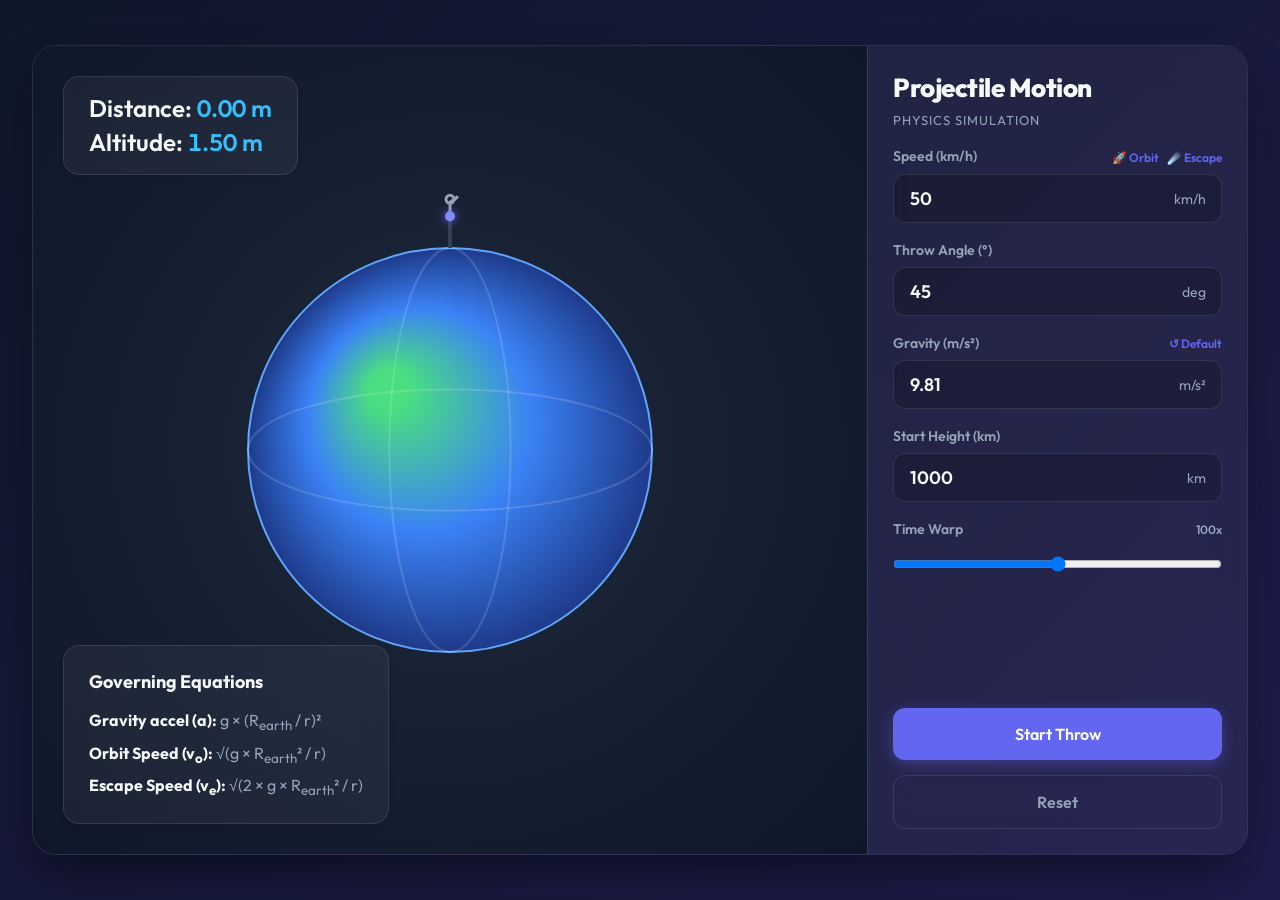
==== gravity/index.html @ 9aa772e4 "gravatation animation" ====
<!DOCTYPE html>
<html lang="en">
<head>
    <meta charset="UTF-8">
    <meta name="viewport" content="width=device-width, initial-scale=1.0">
    <title>Gravity Projectile Simulator</title>
    <link href="https://fonts.googleapis.com/css2?family=Outfit:wght@300;400;600;800&display=swap" rel="stylesheet">
    <link rel="stylesheet" href="style.css">
</head>
<body>
    <div class="app-container">
        <!-- Main Simulation Canvas -->
        <div class="simulation-area">
            <canvas id="simCanvas"></canvas>
            <div class="distance-readout">
                Distance: <span id="distanceValue">0.00 m</span>
                <br>
                Altitude: <span id="heightValue">1.50 m</span>
            </div>

            <div class="equations-panel">
                <div style="font-weight:700; color:var(--text-primary); margin-bottom: 8px; font-size: 18px;">Governing Equations</div>
                <div><strong>Gravity accel (a):</strong> g &times; (R<sub>earth</sub> / r)&sup2;</div>
                <div><strong>Orbit Speed (v<sub>o</sub>):</strong> &radic;(g &times; R<sub>earth</sub>&sup2; / r)</div>
                <div><strong>Escape Speed (v<sub>e</sub>):</strong> &radic;(2 &times; g &times; R<sub>earth</sub>&sup2; / r)</div>
            </div>

            <!-- Alert for out-of-bounds -->
            <div id="outOfBoundsAlert" class="alert hidden">
                Ball escaped gravity/bounds! Reset to continue.
            </div>
        </div>

        <!-- Control Panel (Glassmorphism) -->
        <div class="control-panel">
            <h1>Projectile Motion</h1>
            <p class="subtitle">Physics Simulation</p>
            
            <div class="control-group">
                <div style="display: flex; justify-content: space-between; align-items: center;">
                    <label for="speedInput">Speed (km/h)</label>
                    <div>
                        <button id="orbitSpeedBtn" style="background:none; border:none; color:var(--accent-color); cursor:pointer; font-size:12px; font-family:inherit; font-weight:600; padding:0 5px;">🚀 Orbit</button>
                        <button id="escapeSpeedBtn" style="background:none; border:none; color:var(--accent-color); cursor:pointer; font-size:12px; font-family:inherit; font-weight:600; padding:0;">☄️ Escape</button>
                    </div>
                </div>
                <div class="input-wrapper">
                    <input type="number" id="speedInput" value="50" min="1" step="1">
                    <span class="unit">km/h</span>
                </div>
            </div>

            <div class="control-group">
                <label for="angleInput">Throw Angle (°)</label>
                <div class="input-wrapper">
                    <input type="number" id="angleInput" value="45" min="0" max="90" step="1">
                    <span class="unit">deg</span>
                </div>
            </div>

            <div class="control-group">
                <div style="display: flex; justify-content: space-between; align-items: center;">
                    <label for="gravityInput">Gravity (m/s²)</label>
                    <button id="resetGravityBtn" style="background:none; border:none; color:var(--accent-color); cursor:pointer; font-size:12px; font-family:inherit; font-weight:600; padding:0;">↺ Default</button>
                </div>
                <div class="input-wrapper">
                    <input type="number" id="gravityInput" value="9.81" min="0.1" step="0.01">
                    <span class="unit">m/s²</span>
                </div>
            </div>

            <div class="control-group">
                <label for="heightInput">Start Height (km)</label>
                <div class="input-wrapper">
                    <input type="number" id="heightInput" value="1000" min="0" step="100">
                    <span class="unit">km</span>
                </div>
            </div>

            <div class="control-group">
                <div style="display: flex; justify-content: space-between; align-items: center;">
                    <label for="timeWarpInput">Time Warp</label>
                    <span id="timeWarpDisplay" style="color:var(--text-secondary); font-size:12px; font-weight:600;">100x</span>
                </div>
                <div class="input-wrapper" style="padding: 10px 0;">
                    <input type="range" id="timeWarpInput" min="0" max="4" step="0.1" value="2" style="width: 100%;">
                </div>
            </div>

            <div class="action-buttons">
                <button id="startBtn" class="btn primary">Start Throw</button>
                <button id="resetBtn" class="btn secondary">Reset</button>
            </div>
        </div>
    </div>
    <script src="script.js"></script>
</body>
</html>
---- gravity/style.css ----
:root {
    --bg-gradient: linear-gradient(135deg, #0f172a 0%, #1e1b4b 100%);
    --panel-bg: rgba(255, 255, 255, 0.05);
    --panel-border: rgba(255, 255, 255, 0.1);
    --text-primary: #f8fafc;
    --text-secondary: #94a3b8;
    --accent-color: #6366f1;
    --accent-hover: #4f46e5;
    --danger-color: #ef4444;
}

* {
    box-sizing: border-box;
    margin: 0;
    padding: 0;
}

body {
    font-family: 'Outfit', sans-serif;
    background: var(--bg-gradient);
    color: var(--text-primary);
    min-height: 100vh;
    display: flex;
    justify-content: center;
    align-items: center;
    overflow: hidden; /* No scrollbars, app takes full screen */
}

.app-container {
    display: flex;
    width: 95vw;
    height: 90vh;
    border-radius: 24px;
    box-shadow: 0 25px 50px -12px rgba(0, 0, 0, 0.5);
    overflow: hidden;
    position: relative;
    border: 1px solid var(--panel-border);
}

/* Simulation Area (Canvas) */
.simulation-area {
    flex: 1;
    position: relative;
    background: radial-gradient(circle at 50% 50%, #1e293b 0%, #0f172a 100%);
}

canvas {
    width: 100%;
    height: 100%;
    display: block;
}

.distance-readout {
    position: absolute;
    top: 30px;
    left: 30px;
    font-size: 24px;
    font-weight: 600;
    background: var(--panel-bg);
    padding: 15px 25px;
    border-radius: 16px;
    backdrop-filter: blur(12px);
    -webkit-backdrop-filter: blur(12px);
    border: 1px solid var(--panel-border);
    box-shadow: 0 4px 6px -1px rgba(0, 0, 0, 0.1);
    line-height: 1.4;
}

.distance-readout span {
    color: #38bdf8;
    font-variant-numeric: tabular-nums;
}

.alert {
    position: absolute;
    top: 50%;
    left: 50%;
    transform: translate(-50%, -50%);
    background: rgba(239, 68, 68, 0.2);
    border: 1px solid var(--danger-color);
    padding: 20px 40px;
    border-radius: 12px;
    font-size: 20px;
    font-weight: 600;
    backdrop-filter: blur(8px);
    color: #fecaca;
    transition: opacity 0.3s ease;
    text-align: center;
}

.alert.hidden {
    opacity: 0;
    pointer-events: none;
}

/* Control Panel */
.control-panel {
    width: 380px;
    background: var(--panel-bg);
    backdrop-filter: blur(20px);
    -webkit-backdrop-filter: blur(20px);
    border-left: 1px solid var(--panel-border);
    padding: 25px 25px;
    display: flex;
    flex-direction: column;
    gap: 18px;
    z-index: 10;
}

h1 {
    font-size: 26px;
    font-weight: 800;
    letter-spacing: -0.5px;
    margin-bottom: -10px;
}

.subtitle {
    color: var(--text-secondary);
    font-size: 13px;
    text-transform: uppercase;
    letter-spacing: 1px;
    margin-bottom: 0px;
}

.control-group {
    display: flex;
    flex-direction: column;
    gap: 8px;
}

label {
    font-size: 14px;
    font-weight: 600;
    color: var(--text-secondary);
}

.input-wrapper {
    position: relative;
    display: flex;
    align-items: center;
}

input[type="number"] {
    width: 100%;
    background: rgba(0, 0, 0, 0.2);
    border: 1px solid var(--panel-border);
    border-radius: 12px;
    padding: 12px 60px 12px 16px; /* Extra right padding for unit text */
    color: var(--text-primary);
    font-family: inherit;
    font-size: 18px;
    font-weight: 600;
    transition: all 0.2s;
    outline: none;
}

input[type="number"]:focus {
    border-color: var(--accent-color);
    box-shadow: 0 0 0 3px rgba(99, 102, 241, 0.2);
}

.unit {
    position: absolute;
    right: 16px;
    color: var(--text-secondary);
    font-size: 14px;
    pointer-events: none;
}

.action-buttons {
    margin-top: auto;
    display: flex;
    flex-direction: column;
    gap: 15px;
}

.btn {
    padding: 16px;
    border: none;
    border-radius: 12px;
    font-family: inherit;
    font-size: 16px;
    font-weight: 600;
    cursor: pointer;
    transition: all 0.3s cubic-bezier(0.4, 0, 0.2, 1);
    display: flex;
    justify-content: center;
    align-items: center;
}

.btn:active {
    transform: scale(0.98);
}

.btn.primary {
    background: var(--accent-color);
    color: white;
    box-shadow: 0 4px 14px 0 rgba(99, 102, 241, 0.39);
}

.btn.primary:hover {
    background: var(--accent-hover);
    box-shadow: 0 6px 20px rgba(99, 102, 241, 0.23);
    transform: translateY(-2px);
}

.btn.secondary {
    background: transparent;
    color: var(--text-secondary);
    border: 1px solid var(--panel-border);
}

.btn.secondary:hover {
    background: rgba(255, 255, 255, 0.05);
    color: var(--text-primary);
}

/* Hide native spinners and fix unit overlap */
input[type=number]::-webkit-inner-spin-button, 
input[type=number]::-webkit-outer-spin-button {  
   -webkit-appearance: none;
   margin: 0;
}
input[type=number] {
    -moz-appearance: textfield;
}

/* Equations Panel Overlay */
.equations-panel {
    position: absolute;
    bottom: 30px;
    left: 30px;
    background: var(--panel-bg);
    backdrop-filter: blur(12px);
    -webkit-backdrop-filter: blur(12px);
    border: 1px solid var(--panel-border);
    padding: 20px 25px;
    border-radius: 16px;
    font-size: 16px;
    color: var(--text-secondary);
    line-height: 1.8;
    box-shadow: 0 4px 6px -1px rgba(0, 0, 0, 0.1);
    pointer-events: none; /* Let clicks pass through to canvas if needed */
}

.equations-panel strong {
    color: var(--text-primary);
}
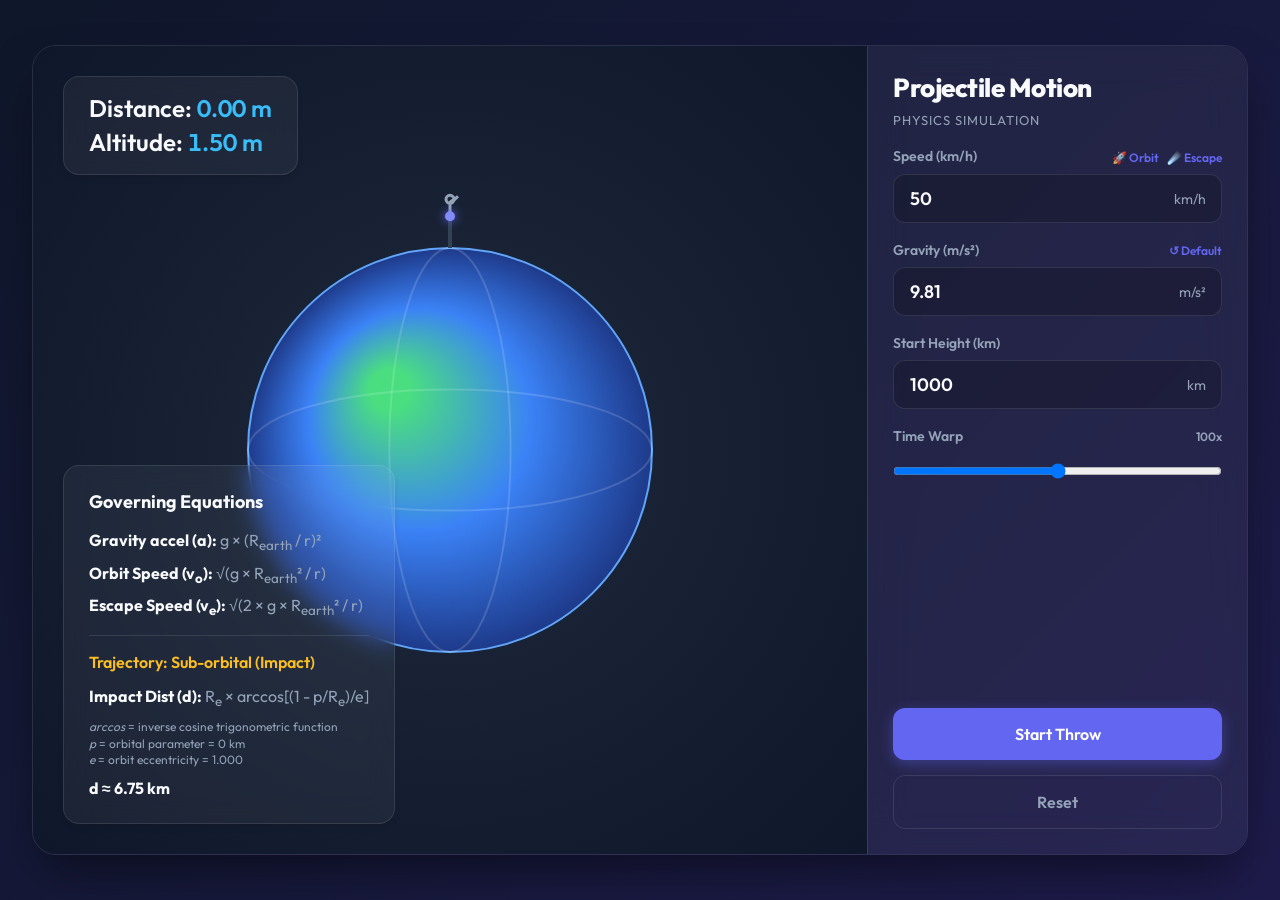
==== commit cbd2b0ce: "update for equations" ====
--- a/gravity/index.html
+++ b/gravity/index.html
@@ -23,6 +23,10 @@
                 <div><strong>Gravity accel (a):</strong> g &times; (R<sub>earth</sub> / r)&sup2;</div>
                 <div><strong>Orbit Speed (v<sub>o</sub>):</strong> &radic;(g &times; R<sub>earth</sub>&sup2; / r)</div>
                 <div><strong>Escape Speed (v<sub>e</sub>):</strong> &radic;(2 &times; g &times; R<sub>earth</sub>&sup2; / r)</div>
+                <hr id="dynamicEquationDivider" style="border: 0; border-top: 1px solid var(--panel-border); margin: 12px 0;">
+                <div id="dynamicEquationContainer">
+                    <!-- Dynamic content injected by JS -->
+                </div>
             </div>
 
             <!-- Alert for out-of-bounds -->
@@ -50,13 +54,7 @@
                 </div>
             </div>
 
-            <div class="control-group">
-                <label for="angleInput">Throw Angle (°)</label>
-                <div class="input-wrapper">
-                    <input type="number" id="angleInput" value="45" min="0" max="90" step="1">
-                    <span class="unit">deg</span>
-                </div>
-            </div>
+
 
             <div class="control-group">
                 <div style="display: flex; justify-content: space-between; align-items: center;">
